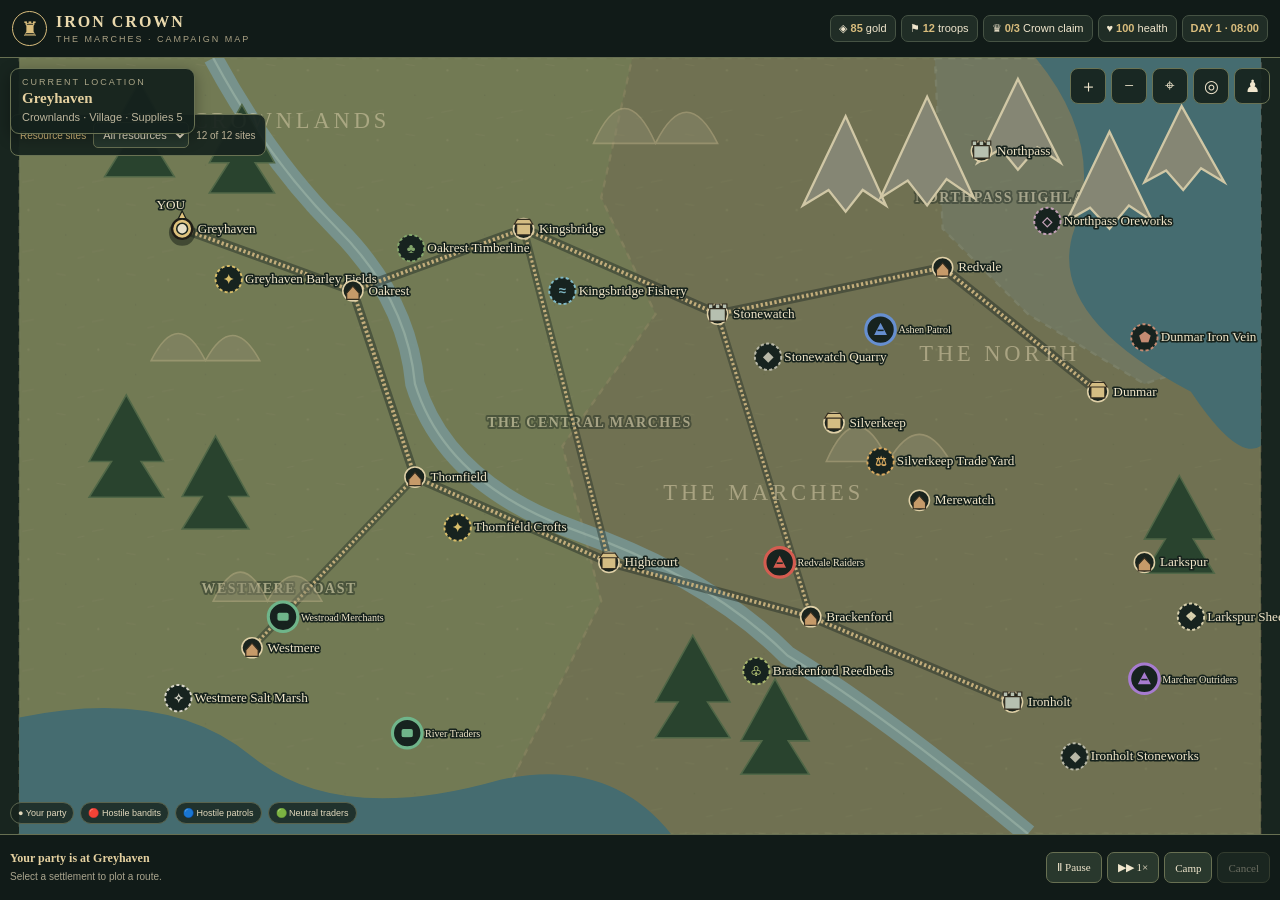
==== index.html @ 84b3e87f "docs(ui): explain camp companion recovery" ====
<!doctype html>
<html lang="en">
<head>
<meta charset="utf-8">
<meta name="viewport" content="width=device-width,initial-scale=1,maximum-scale=1,user-scalable=no">
<meta name="theme-color" content="#18251f">
<meta name="mobile-web-app-capable" content="yes">
<meta name="apple-mobile-web-app-capable" content="yes">
<meta name="apple-mobile-web-app-status-bar-style" content="black-translucent">
<meta name="apple-mobile-web-app-title" content="IRON CROWN">
<link rel="manifest" href="./manifest.webmanifest">
<link rel="icon" type="image/svg+xml" href="./icon.svg">
<link rel="apple-touch-icon" href="./icon.svg">
<title>IRON CROWN — The Marches</title>
<link rel="stylesheet" href="./styles/main.css">

</head>
<body>
<div id="app">
<header class="top">
 <div class="brand"><div class="sigil">♜</div><div><strong>IRON CROWN</strong><small>THE MARCHES · CAMPAIGN MAP</small></div></div>
 <div class="stats"><div class="stat">◈ <b id="gold">85</b> gold</div><div class="stat">⚑ <b id="troops">12</b> troops</div><div class="stat">♛ <b id="crownProgress">0/3</b> Crown claim</div><div class="stat hide">♥ <b id="health">100</b> health</div><div class="stat"><b id="clock">DAY 1 · 08:00</b></div></div>
</header>
<main class="main">
 <div class="map-wrap" id="mapWrap" tabindex="0" aria-label="Campaign map">
 <svg id="map" viewBox="0 0 1600 1000" aria-label="Interactive map of the Marches">
 <defs>
  <pattern id="grain" width="90" height="90" patternUnits="userSpaceOnUse"><circle cx="12" cy="16" r="1.4" fill="#e4d5a9" opacity=".12"/><circle cx="60" cy="48" r="1" fill="#19251c" opacity=".12"/><path d="M4 70l15 -3M48 8l12 2M75 78l9 -2" stroke="#e4d5a9" opacity=".07"/></pattern>
  <pattern id="fields" width="38" height="38" patternUnits="userSpaceOnUse"><path d="M0 32L32 0M10 38L38 10" stroke="#b8a36e" stroke-width="1" opacity=".16"/></pattern>
 </defs>
 <g id="world">
  <rect width="1600" height="1000" fill="#687553"/><rect width="1600" height="1000" fill="url(#grain)"/>
  <path d="M0 0H790L750 180 820 330 700 500 750 700 600 1000H0Z" fill="#b79b62" opacity=".13" stroke="#d3bd82" stroke-dasharray="9 8" stroke-width="3"/>
  <path d="M790 0H1600V1000H600L750 700 700 500 820 330 750 180Z" fill="#a55e4d" opacity=".13" stroke="#d08b70" stroke-dasharray="9 8" stroke-width="3"/>
  <path d="M1180 0H1600V370L1450 420 1300 330 1190 220Z" fill="#7796a1" opacity=".18" stroke="#a9c2c8" stroke-dasharray="9 8" stroke-width="3"/>
  <path d="M0 850Q190 810 300 900T620 930Q760 900 840 1000H0Z" fill="#456c70"/><path d="M1310 0Q1400 110 1360 220T1510 430Q1570 520 1600 500V0Z" fill="#456c70"/>
  <path d="M250 0Q320 130 410 220T510 420Q550 550 720 610T990 770Q1120 850 1300 1000" fill="none" stroke="#78999a" stroke-width="25" opacity=".8"/>
  <path d="M250 0Q320 130 410 220T510 420Q550 550 720 610T990 770Q1120 850 1300 1000" fill="none" stroke="#b1c8b6" stroke-width="3" opacity=".4"/>
  <g id="terrain"></g>
  <g id="regionLandmarks" aria-hidden="true" pointer-events="none">
   <text x="335" y="690" class="region-landmark">WESTMERE COAST</text>
   <text x="735" y="475" class="region-landmark">THE CENTRAL MARCHES</text>
   <text x="1285" y="185" class="region-landmark">NORTHPASS HIGHLANDS</text>
  </g>
  <g id="roads">
   <path d="M210 220L430 300L650 220L900 330L1190 270L1390 430" stroke="#263128" stroke-width="12" fill="none" opacity=".5"/>
   <path d="M210 220L430 300L650 220L900 330L1190 270L1390 430" stroke="#c2ad7b" stroke-width="5" fill="none" stroke-dasharray="3 3"/>
   <path d="M430 300L510 540L760 650L1020 720L1280 830" stroke="#263128" stroke-width="12" fill="none" opacity=".5"/>
   <path d="M430 300L510 540L760 650L1020 720L1280 830" stroke="#c2ad7b" stroke-width="5" fill="none" stroke-dasharray="3 3"/>
   <path d="M650 220L760 650M900 330L1020 720M510 540L300 760" stroke="#263128" stroke-width="10" fill="none" opacity=".45"/>
   <path d="M650 220L760 650M900 330L1020 720M510 540L300 760" stroke="#c2ad7b" stroke-width="4" fill="none" stroke-dasharray="3 3"/>
  </g>
  <g id="hills" fill="#8b896b" stroke="#c1b38b" stroke-width="2" opacity=".48">
   <path d="M170 390q35 -70 70 0q35 -65 70 0z"/><path d="M740 110q40 -90 80 0q40 -80 80 0z"/><path d="M1040 520q40 -90 80 0q40 -70 80 0z"/><path d="M250 700q35 -75 70 0q35 -65 70 0z"/>
  </g>
  <g id="mountains" fill="#858674" stroke="#d0c7a5" stroke-width="3">
   <path d="M1010 190l55 -115 52 115-30 -20-22 28-22 -28z"/><path d="M1110 180l60 -130 60 130-35 -24-25 34-25 -32z"/><path d="M1235 135l52 -108 55 108-30 -20-25 29-22 -27z"/><path d="M1350 210l55 -115 55 115-30 -20-25 30-25 -27z"/><path d="M1450 160l48 -98 55 98-30 -18-23 28-22 -25z"/>
  </g>
  <g id="forest" fill="#29432e" stroke="#506747" stroke-width="2">
   <path d="M110 110l45 -80 45 80h-27l27 43h-90l27 -43z"/><path d="M245 135l42 -75 42 75h-25l25 39h-84l25 -39z"/><path d="M90 520l48 -86 48 86h-29l29 46H90l29 -46z"/><path d="M210 565l43 -78 43 78h-26l26 42h-86l26 -42z"/>
   <path d="M820 830l48 -86 48 86h-29l29 46h-96l29 -46z"/><path d="M930 880l44 -80 44 80h-27l27 43h-88l27 -43z"/><path d="M1450 620l45 -82 45 82h-27l27 44h-90l27 -44z"/>
  </g>
  <g fill="#e2d5b1" opacity=".5" font-family="Georgia" font-size="29" letter-spacing="5"><text x="140" y="90">THE CROWNLANDS</text><text x="830" y="570">THE MARCHES</text><text x="1160" y="390">THE NORTH</text></g>
  <g id="roadParties"></g><g id="resourceSites"></g><g id="settlements"></g><g id="route"></g><g id="discoveries"></g><g id="player"></g>
 </g></svg>
 </div>
 <div class="resource-filter" aria-label="Map resource filters"><label for="resourceFilter">Resource sites</label><select id="resourceFilter"><option value="all">All resources</option><option value="grain">Grain</option><option value="timber">Timber</option><option value="fish">Fish</option><option value="stone">Stone</option><option value="salt">Salt</option><option value="reeds">Reeds</option><option value="iron">Iron</option><option value="ore">Ore</option><option value="wool">Wool</option><option value="trade">Trade</option></select><span id="resourceCount" aria-live="polite">12 of 12 sites</span></div>
 <div class="hud"><div class="eyebrow">Current location</div><strong id="currentName">Greyhaven</strong><span id="currentSub">Crownlands · Village</span></div>
 <div class="tools"><button class="tool" id="zoomIn" aria-label="Zoom in">＋</button><button class="tool" id="zoomOut" aria-label="Zoom out">−</button><button class="tool" id="center" aria-label="Center map">⌖</button><button class="tool" id="roamMode" aria-label="Toggle off-road destination">◎</button><button class="tool company-tool" id="companyButton" aria-label="Open company roster" title="Company roster">♟</button><button class="tool explore-tool" id="explore" aria-label="Explore nearby location" title="Explore nearby location">⚑</button></div>
 <div class="legend"><span>● Your party</span><span>🔴 Hostile bandits</span><span>🔵 Hostile patrols</span><span>🟢 Neutral traders</span></div>
 <section class="drawer" id="drawer">
  <div class="drawer-head"><div><div class="eyebrow" id="kindLabel">Settlement</div><h2 id="placeName">Greyhaven</h2><span class="tag" id="placeTag">Village</span></div><button class="close" id="close">×</button></div>
  <p id="description"></p><div class="row"><span>Kingdom</span><b id="faction"></b></div><div class="row"><span>Prosperity</span><b id="prosperity"></b></div><div class="row"><span>Garrison</span><b id="garrison"></b></div><div class="row"><span>Distance</span><b id="distance"></b></div>
  <div class="row"><span>Political standing</span><b id="houseStanding">No audience held</b></div><button class="action" id="audience" style="width:100%;margin-top:7px;display:none">Request noble audience</button>
  <button class="action primary" id="travel" style="width:100%;margin-top:12px">Travel here</button><button class="action" id="visit" style="width:100%;margin-top:7px">Visit settlement</button>
 </section>
 <section class="resource-panel" id="resourcePanel" role="region" aria-labelledby="resourcePanelName" aria-hidden="true">
  <div class="drawer-head"><div><div class="eyebrow">Resource site</div><h2 id="resourcePanelName">Resource site</h2><span class="tag" id="resourcePanelType">Type</span></div><button class="close" id="resourcePanelClose" aria-label="Close resource information">×</button></div>
  <p id="resourcePanelDescription"></p>
  <div class="row"><span>Availability</span><b id="resourcePanelAvailability"></b></div>
  <div class="row"><span>Nearest settlement</span><b id="resourcePanelNear"></b></div>
  <p class="resource-note">Map information only. Gathering, production and stock remain campaign systems.</p>
 </section>
 <section class="town-panel" id="townPanel" aria-labelledby="townTitle" aria-hidden="true">
  <div class="town-head"><div><div class="eyebrow">Settlement activities</div><h2 id="townTitle">Greyhaven</h2><p id="townDescription"></p></div><button class="close" id="townClose" aria-label="Leave settlement">×</button></div>
  <div class="town-balance"><span>Gold <b id="townGold">0</b></span><span>Supplies <b id="townSupplies">0</b></span><span>Troops <b id="townTroops">0</b></span></div>
  <div class="town-section"><h3>Marketplace</h3><p>Buy provisions for the road or sell surplus supplies.</p><div class="town-actions"><button class="action primary" id="buySupplies">Buy 5 supplies · 10 gold</button><button class="action" id="sellSupplies">Sell 5 supplies · 5 gold</button></div></div>
  <div class="town-section" id="recruitSection"><h3>Recruitment</h3><p>Hire one available soldier for 10 gold.</p><button class="action" id="recruitSoldier">Recruit 1 soldier · 10 gold</button><div class="named-recruit-section" id="namedRecruitSection" style="display:none"><h4>Notable companions &amp; specialists</h4><p>Notable people may join your company for a negotiated price. Each person can be recruited only once.</p><div id="namedRecruitList" class="named-recruit-list"></div></div></div>
  <div class="town-section" id="blacksmithSection" style="display:none"><h3>Blacksmith</h3><p>Choose equipment for your company. Each item can only be purchased once.</p><div class="town-actions"><button class="action" id="buy-worn-sword">Worn sword · 18 gold</button><button class="action" id="buy-iron-sword">Iron sword · 35 gold</button><button class="action" id="buy-padded-armour">Padded armour · 28 gold</button><button class="action" id="buy-round-shield">Round shield · 25 gold</button></div></div>
  <div class="town-section"><h3>Inventory &amp; equipment</h3><p id="equipmentStats">Equipment bonuses · Attack +1 · Defence +1</p><div id="inventoryList" class="inventory-list"></div></div>
  <div class="town-section"><h3>Tavern</h3><p>Rest for an hour and recover some health. Costs 5 gold.</p><button class="action" id="tavernRest">Rest at the tavern · 5 gold</button></div>
  <p class="town-note" id="townNote" aria-live="polite">Your business here will be recorded in your campaign.</p>
 </section>
 <section class="town-panel company-panel" id="companyPanel" aria-labelledby="companyTitle" aria-hidden="true">
  <div class="town-head"><div><div class="eyebrow">Your company</div><h2 id="companyTitle">Party &amp; companions</h2><p>Assign named recruits to the active party. Generic soldiers remain a separate troop count.</p></div><button class="close" id="companyClose" aria-label="Close company roster">×</button></div>
  <div class="town-balance"><span>Active party <b id="activePartyCount">0/4</b></span><span>Named roster <b id="rosterCount">0</b></span><span>Generic troops <b id="companyTroops">12</b></span></div>
  <div class="town-section"><h3>Active party</h3><p>Up to four named characters can travel with your active company.</p><div id="activePartyList" class="named-recruit-list"></div></div>
  <div class="town-section"><h3>Available recruits</h3><p>Characters not currently assigned to the active party.</p><div id="availablePartyList" class="named-recruit-list"></div></div>
  <p class="town-note" id="companyNote" aria-live="polite">Named active-party characters take part in hostile encounters. Rest at camp for two hours to recover wounded companions before reassigning them.</p>
 </section>
 <div class="toast" id="toast"></div>
</main>
<footer class="bottom"><div class="travel"><b id="travelTitle">Your party is at Greyhaven</b><small id="travelSub">Select a settlement to plot a route.</small></div><div class="actions"><button class="action" id="pause">Ⅱ Pause</button><button class="action" id="speed">▶▶ 1×</button><button class="action" id="camp">Camp</button><button class="action camp-rest" id="rest">Rest 2h</button><button class="action" id="cancel" disabled>Cancel</button></div></footer>
</div>
<script src="./js/data/world.js" defer></script>
<script src="./js/data/items.js" defer></script>
<script src="./js/data/recruits.js" defer></script>
<script src="./js/characters/campaign-roster.js" defer></script>
<script src="./js/characters/party.js" defer></script>
<script src="./js/characters/recruitment.js" defer></script>
<script src="./js/characters/campaign-recruitment.js" defer></script>
<script src="./js/core/state.js" defer></script>
<script src="./js/core/save.js" defer></script>
<script src="./js/engine/event-bus.js" defer></script>
<script src="./js/engine/registry.js" defer></script>
<script src="./js/engine/module-manager.js" defer></script>
<script src="./js/engine/engine.js" defer></script>
<script src="./js/battle/battle-simulation.js" defer></script>
<script src="./js/characters/loyalty.js" defer></script>
<script src="./js/characters/campaign-loyalty-adapter.js" defer></script>
<script src="./js/characters/campaign-battle.js" defer></script>
<script src="./js/game.js" defer></script>

</body>
</html>
---- styles/main.css ----
:root{color-scheme:dark;--ink:#f0e6cd;--muted:#bdb397;--gold:#d9bd7d;--panel:#17231f;--line:#596653}
*{box-sizing:border-box}html,body{margin:0;width:100%;height:100%;overflow:hidden;background:#18251f;color:var(--ink);font-family:Georgia,serif}button{font:inherit;color:inherit;cursor:pointer}
#app{height:100%;display:grid;grid-template-rows:58px minmax(0,1fr) 66px;background:#18251f}
.top{display:flex;align-items:center;justify-content:space-between;gap:8px;padding:7px 12px;background:#111b18;border-bottom:1px solid #687052;z-index:3}
.brand{display:flex;align-items:center;gap:9px;min-width:0}.sigil{width:35px;height:35px;border:1px solid var(--gold);border-radius:50%;display:grid;place-items:center;color:var(--gold);font-size:20px}.brand strong{display:block;letter-spacing:2px;color:#ead9ad;font-size:16px}.brand small{display:block;color:#aaa184;font:9px Arial;letter-spacing:2px;margin-top:3px}
.stats{display:flex;gap:5px;justify-content:flex-end;flex-wrap:wrap}.stat{background:#202d26;border:1px solid #465344;border-radius:7px;padding:6px 8px;font:11px Arial;white-space:nowrap}.stat b{color:var(--gold);font-weight:600}
.main{position:relative;min-height:0;overflow:hidden}.map-wrap{position:absolute;inset:0;overflow:hidden;touch-action:none;cursor:grab}.map-wrap.drag{cursor:grabbing}svg{display:block;width:100%;height:100%;user-select:none}#world{transform-origin:0 0}
.hud{position:absolute;top:10px;left:10px;z-index:2;pointer-events:none;background:#14201ceF;border:1px solid #697253;border-radius:9px;padding:8px 11px;box-shadow:0 4px 15px #0005;max-width:220px}.eyebrow{font:9px Arial;letter-spacing:2px;color:#aaa587;text-transform:uppercase}.hud strong{display:block;color:#e5d1a0;font-size:15px;margin-top:3px}.hud span{font:11px Arial;color:#bdb69c}
.tools{position:absolute;top:10px;right:10px;display:flex;gap:5px;z-index:2}.tool{width:36px;height:36px;background:#17241eeF;border:1px solid #697253;border-radius:8px;font-size:17px}.explore-tool{display:none}.explore-tool.visible{display:grid;place-items:center;position:absolute;top:42px;right:0;border-color:#d9bd7d;color:#f0d99d}
.bottom{display:flex;align-items:center;justify-content:space-between;gap:8px;padding:7px 10px;background:#111b18;border-top:1px solid #687052;z-index:3}.travel{min-width:0}.travel b{display:block;color:#e5d1a0;font-size:12px}.travel small{color:#aaa58e;font:10px Arial}.actions{display:flex;gap:5px}.action{border:1px solid #687052;border-radius:7px;background:#29382d;padding:8px 10px;font-size:11px;white-space:nowrap}.primary{background:#665537;border-color:#b99b5c;color:#fff0cb}.action:disabled{opacity:.4}.camp-rest{display:none}.camp-rest.visible{display:inline-block}
.drawer{position:absolute;right:10px;top:58px;bottom:10px;width:min(300px,calc(100% - 20px));z-index:4;display:none;overflow:auto;background:#17231ff5;border:1px solid #75694b;border-radius:11px;padding:14px;box-shadow:0 12px 35px #0009}.drawer.open{display:block}.drawer-head{display:flex;justify-content:space-between;align-items:start}.drawer h2{font-size:22px;color:#e4ce98;margin:5px 0 8px}.drawer p{color:#c1baa0;font:13px/1.5 Arial}.tag{display:inline-block;border:1px solid #716b50;color:#d9c48e;border-radius:20px;padding:3px 8px;font:9px Arial;text-transform:uppercase}.row{display:flex;justify-content:space-between;border-top:1px solid #3d4b3e;padding:8px 0;font:12px Arial;color:#bdb69c}.row b{color:#eee0bd;font-weight:400}.close{border:0;background:none;font-size:23px;color:#c9bd9b}
.legend{position:absolute;left:10px;bottom:10px;z-index:2;display:flex;gap:6px;pointer-events:none}.legend span{font:9px Arial;color:#e2d9bd;background:#17231dcc;border:1px solid #59634d;border-radius:20px;padding:5px 7px}
.toast{position:absolute;left:50%;bottom:78px;transform:translateX(-50%);z-index:6;background:#17231ff5;border:1px solid #b59a5c;border-radius:8px;padding:8px 12px;font:11px Arial;color:#f0dfb4;opacity:0;pointer-events:none;transition:opacity .2s;white-space:nowrap}.toast.show{opacity:1}
@media(max-width:620px){#app{grid-template-rows:54px minmax(0,1fr) 62px}.brand strong{font-size:13px}.brand small{font-size:8px}.stat{font-size:10px;padding:5px 6px}.stat.hide{display:none}.hud{top:8px;left:8px;padding:7px 9px;max-width:175px}.hud strong{font-size:13px}.hud span{font-size:10px}.tools{top:8px;right:8px}.tool{width:33px;height:33px}.bottom{padding:6px 7px}.action{padding:8px 8px;font-size:10px}.travel b{font-size:10px}.travel small{font-size:9px}.legend{display:none}.drawer{top:50px;right:7px;bottom:7px;width:min(285px,calc(100% - 14px))}}

.town-panel{position:absolute;left:50%;top:50%;transform:translate(-50%,-50%);width:min(560px,calc(100% - 28px));max-height:calc(100% - 28px);overflow:auto;z-index:5;display:none;background:#17231ff7;border:1px solid #9b8555;border-radius:13px;padding:18px;box-shadow:0 16px 50px #000b}.town-panel.open{display:block}.town-head{display:flex;justify-content:space-between;gap:12px;align-items:flex-start}.town-head h2{margin:5px 0;color:#e4ce98;font-size:25px}.town-head p,.town-section p{font:13px/1.45 Arial;color:#c1baa0;margin:5px 0 10px}.town-balance{display:flex;gap:8px;flex-wrap:wrap;padding:10px 0;border-top:1px solid #3d4b3e;border-bottom:1px solid #3d4b3e;font:12px Arial;color:#bdb69c}.town-balance b{color:#e5d1a0}.town-section{padding:12px 0;border-bottom:1px solid #3d4b3e}.town-section h3{margin:0;color:#e4ce98;font-size:17px}.town-actions{display:flex;gap:7px;flex-wrap:wrap}.town-note{font:11px/1.4 Arial;color:#d9bd7d;margin:12px 0 0}@media(max-width:620px){.town-panel{padding:13px}.town-head h2{font-size:21px}.town-actions .action{flex:1;white-space:normal}}

.inventory-list{display:grid;gap:7px}.inventory-row{display:flex;align-items:center;justify-content:space-between;gap:8px;padding:7px 0;border-top:1px solid #3d4b3e;font:12px Arial;color:#e7ddc1}.inventory-row .action{padding:6px 9px}.inventory-row .action:disabled{opacity:.55}

.roaming-party{cursor:pointer}.roaming-party:focus{outline:none;filter:drop-shadow(0 0 5px #f0dfb4)}.roaming-party text{font-size:13px;pointer-events:none}


.map-wrap:focus-visible{outline:3px solid #d9bd7d;outline-offset:2px}
#regionLandmarks .region-landmark{fill:#f1e6c9;opacity:.42;font-family:Georgia,serif;font-size:18px;font-weight:bold;letter-spacing:2px;text-anchor:middle;paint-order:stroke;stroke:#17231d;stroke-width:5;stroke-linejoin:round}
.resource-site{cursor:pointer}.resource-site:focus{outline:none;filter:drop-shadow(0 0 5px #f0dfb4)}.resource-site text{pointer-events:none}
.resource-filter{position:absolute;top:56px;left:10px;z-index:2;display:flex;align-items:center;gap:7px;padding:7px 9px;background:#17241eef;border:1px solid #697253;border-radius:8px;font:10px Arial;color:#e2d9bd}.resource-filter label{color:#d9bd7d}.resource-filter select{max-width:125px;background:#26372d;color:#f0e6cd;border:1px solid #687052;border-radius:5px;padding:5px;font:11px Arial}.resource-filter span{color:#bdb397;white-space:nowrap}
@media(max-width:620px){.resource-filter{top:52px;left:8px;gap:5px;padding:5px 7px}.resource-filter select{max-width:105px}}
.resource-panel{position:absolute;right:10px;top:58px;bottom:10px;width:min(300px,calc(100% - 20px));z-index:4;display:none;overflow:auto;background:#17231ff5;border:1px solid #75694b;border-radius:11px;padding:14px;box-shadow:0 12px 35px #0009}.resource-panel.open{display:block}.resource-panel h2{font-size:22px;color:#e4ce98;margin:5px 0 8px}.resource-panel p{color:#c1baa0;font:13px/1.5 Arial}.resource-note{font-size:11px!important;color:#d9bd7d!important;margin:12px 0 0}
@media(max-width:620px){.resource-panel{top:auto;right:7px;left:7px;bottom:7px;width:auto;max-height:58%;padding:13px}}

.named-recruit-section{margin-top:14px;padding-top:12px;border-top:1px solid #3d4b3e}.named-recruit-section h4{margin:0;color:#d9bd7d;font-size:14px}.named-recruit-list{display:grid;gap:8px;margin-top:8px}.named-recruit-card{display:flex;align-items:center;justify-content:space-between;gap:10px;padding:9px;border:1px solid #3d4b3e;border-radius:8px;background:#202e25}.named-recruit-card strong{display:block;color:#e7ddc1;font:600 12px Arial}.named-recruit-card p{margin:4px 0 0;color:#bdb69c;font:11px/1.4 Arial}.named-recruit-card .action{flex:0 0 auto;max-width:145px;white-space:normal}@media(max-width:620px){.named-recruit-card{align-items:flex-start;flex-direction:column}.named-recruit-card .action{width:100%;max-width:none}}

.company-panel{z-index:7}.company-empty{margin:4px 0;padding:10px;border:1px dashed #596653;border-radius:8px;color:#bdb69c;font:12px/1.45 Arial}
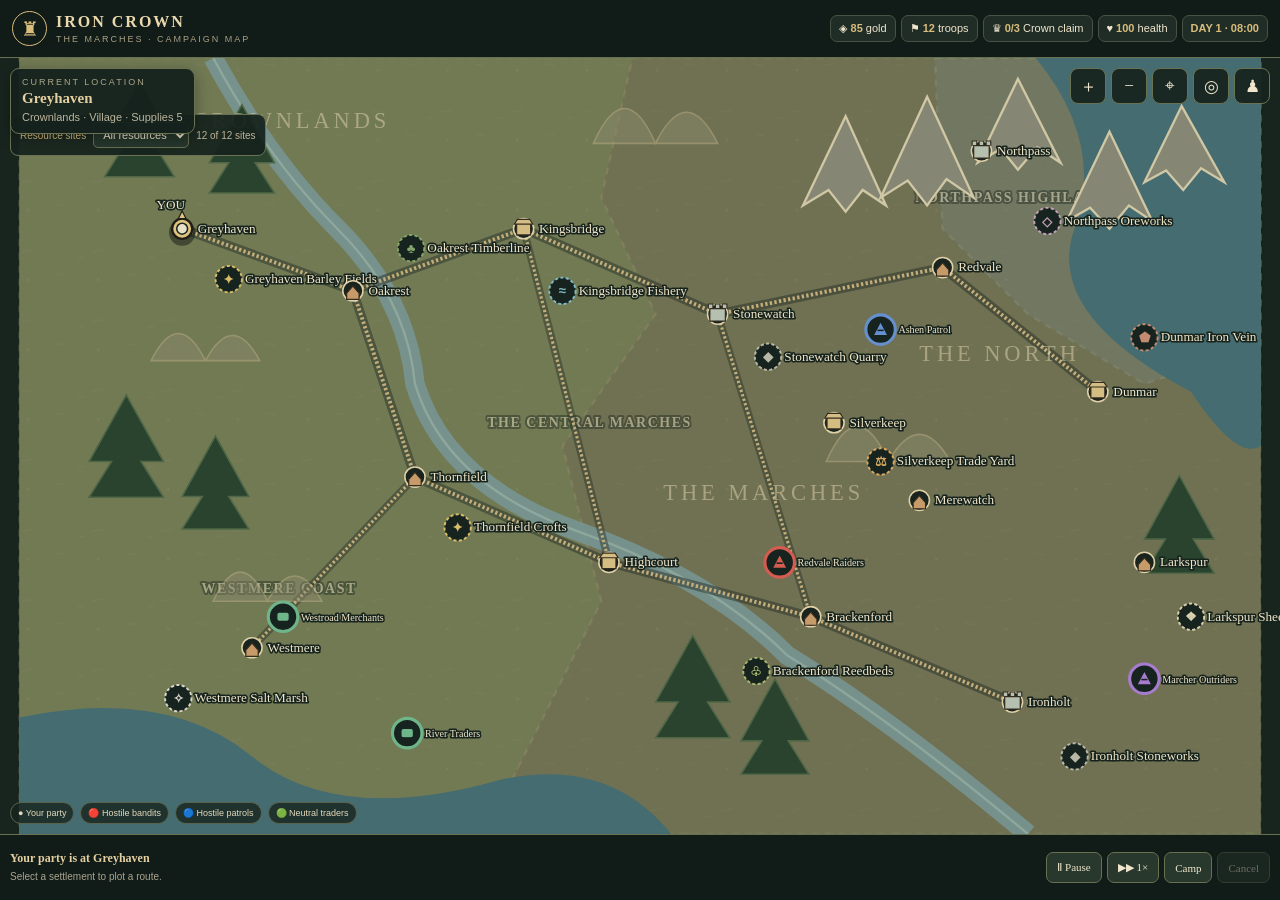
==== commit 2c791086: "fix(ui): keep battlefield overlay outside clipped map container" ====
--- a/index.html
+++ b/index.html
@@ -13,6 +13,7 @@
 <link rel="apple-touch-icon" href="./icon.svg">
 <title>IRON CROWN — The Marches</title>
 <link rel="stylesheet" href="./styles/main.css">
+<link rel="stylesheet" href="./styles/battle.css">
 
 </head>
 <body>
@@ -98,8 +99,41 @@
   <div class="town-section"><h3>Available recruits</h3><p>Characters not currently assigned to the active party.</p><div id="availablePartyList" class="named-recruit-list"></div></div>
   <p class="town-note" id="companyNote" aria-live="polite">Named active-party characters take part in hostile encounters. Rest at camp for two hours to recover wounded companions before reassigning them.</p>
  </section>
+
  <div class="toast" id="toast"></div>
 </main>
+ <section id="battleOverlay" class="battle-overlay" aria-hidden="true" hidden>
+  <div class="battle-dialog" role="dialog" aria-modal="true" aria-labelledby="battleTitle">
+   <header class="battle-header">
+    <div><div class="eyebrow">Hostile encounter</div><h2 id="battleTitle">Battle at the frontier</h2><p id="battleSubtitle">Lead your companions and hold the line.</p></div>
+    <button type="button" id="battleRetreat" class="battle-retreat">Retreat</button>
+   </header>
+   <div class="battle-stats" aria-label="Battle status">
+    <div><span>Commander</span><b id="battleHeroHealth">100/100</b></div>
+    <div><span>Warband</span><b id="battleFriendlyCount">0</b></div>
+    <div><span>Hostiles</span><b id="battleEnemyCount">0</b></div>
+    <div><span>Order</span><b id="battleOrder">Advance</b></div>
+   </div>
+   <div class="battle-stage"><canvas id="battleCanvas" width="1000" height="620" tabindex="0" role="img" aria-label="Battlefield view. Use WASD or arrow keys to move and Space to attack."></canvas></div>
+   <div class="battle-controls">
+    <div class="battle-pad" role="group" aria-label="Commander movement">
+     <span aria-hidden="true"></span><button type="button" data-battle-move="up" aria-label="Move up">▲</button><span aria-hidden="true"></span>
+     <button type="button" data-battle-move="left" aria-label="Move left">◀</button><button type="button" data-battle-move="down" aria-label="Move down">▼</button><button type="button" data-battle-move="right" aria-label="Move right">▶</button>
+    </div>
+    <div class="battle-actions" role="group" aria-label="Battle commands">
+     <button type="button" id="battleAttack" class="battle-primary">Attack</button>
+     <button type="button" data-battle-order="advance">Advance</button>
+     <button type="button" data-battle-order="hold">Hold</button>
+     <button type="button" data-battle-order="regroup">Regroup</button>
+    </div>
+   </div>
+   <p id="battleMessage" class="battle-message" aria-live="polite">Use WASD or arrow keys to move. Space attacks.</p>
+   <section id="battleResult" class="battle-result" aria-labelledby="battleResultTitle" hidden>
+    <h3 id="battleResultTitle">Victory</h3><p id="battleResultText"></p>
+    <button type="button" id="battleContinue" class="battle-primary">Return to campaign</button>
+   </section>
+  </div>
+ </section>
 <footer class="bottom"><div class="travel"><b id="travelTitle">Your party is at Greyhaven</b><small id="travelSub">Select a settlement to plot a route.</small></div><div class="actions"><button class="action" id="pause">Ⅱ Pause</button><button class="action" id="speed">▶▶ 1×</button><button class="action" id="camp">Camp</button><button class="action camp-rest" id="rest">Rest 2h</button><button class="action" id="cancel" disabled>Cancel</button></div></footer>
 </div>
 <script src="./js/data/world.js" defer></script>
@@ -119,6 +153,7 @@
 <script src="./js/characters/loyalty.js" defer></script>
 <script src="./js/characters/campaign-loyalty-adapter.js" defer></script>
 <script src="./js/characters/campaign-battle.js" defer></script>
+<script src="./js/battle/battle-view.js" defer></script>
 <script src="./js/game.js" defer></script>
 
 </body>
--- a/styles/battle.css
+++ b/styles/battle.css
@@ -0,0 +1,37 @@
+.battle-overlay{position:fixed;inset:0;z-index:30;display:grid;place-items:center;padding:10px;background:#09120ff2;overflow:auto}
+.battle-overlay[hidden]{display:none}
+.battle-dialog{width:min(1080px,100%);max-height:100%;overflow:auto;padding:clamp(10px,2vw,18px);border:1px solid #a58a55;border-radius:14px;background:#17231f;box-shadow:0 18px 60px #000c;color:#f0e6cd}
+.battle-header{display:flex;align-items:flex-start;justify-content:space-between;gap:14px;padding-bottom:10px}
+.battle-header h2{margin:4px 0;color:#e4ce98;font-size:clamp(20px,3vw,28px)}
+.battle-header p{margin:4px 0 0;color:#c1baa0;font:12px/1.4 Arial,sans-serif}
+.battle-retreat{flex:0 0 auto;border:1px solid #9a6257;border-radius:8px;background:#512d29;color:#f7dfd4;padding:9px 13px}
+.battle-stats{display:grid;grid-template-columns:repeat(4,minmax(0,1fr));gap:7px;margin:8px 0}
+.battle-stats>div{display:flex;justify-content:space-between;align-items:center;gap:7px;padding:8px 10px;border:1px solid #475542;border-radius:8px;background:#202e25;font:11px Arial,sans-serif}
+.battle-stats span{color:#bdb69c}.battle-stats b{color:#e5d1a0}
+.battle-stage{overflow:hidden;border:2px solid #9b8555;border-radius:10px;background:#456b46;box-shadow:0 8px 22px #0007}
+#battleCanvas{display:block;width:100%;height:auto;aspect-ratio:1000/620;touch-action:none;outline-offset:-4px}
+#battleCanvas:focus-visible{outline:3px solid #f1d58d}
+.battle-controls{display:grid;grid-template-columns:minmax(150px,220px) 1fr;align-items:center;gap:14px;padding:12px 0}
+.battle-pad{display:grid;grid-template-columns:repeat(3,1fr);gap:5px;max-width:210px;margin:auto}
+.battle-pad button,.battle-actions button{min-height:42px;border:1px solid #887548;border-radius:8px;background:#2c3c30;color:#f0e6cd;font:600 13px Arial,sans-serif;touch-action:none}
+.battle-pad button{font-size:18px}
+.battle-actions{display:flex;flex-wrap:wrap;gap:7px;justify-content:flex-end}
+.battle-actions button{padding:9px 14px;touch-action:manipulation}
+.battle-actions .battle-primary,.battle-result .battle-primary{background:#8b6c35;border-color:#d7b96f;color:#fff1c9}
+.battle-message{min-height:2.5em;margin:2px 0 0;color:#d9bd7d;font:12px/1.45 Arial,sans-serif}
+.battle-result{margin-top:10px;padding:14px;border:1px solid #9b8555;border-radius:10px;background:#202e25}
+.battle-result[hidden]{display:none}
+.battle-result h3{margin:0;color:#e5d1a0;font-size:22px}
+.battle-result p{margin:6px 0 12px;color:#d6ceb8;font:13px/1.5 Arial,sans-serif}
+.battle-result button{padding:10px 15px;border-radius:8px}
+.battle-pad button:focus-visible,.battle-actions button:focus-visible,.battle-header button:focus-visible,.battle-result button:focus-visible{outline:3px solid #f1d58d;outline-offset:2px}
+.battle-pad button:disabled,.battle-actions button:disabled,.battle-header button:disabled{opacity:.45;cursor:not-allowed}
+@media(max-width:620px){
+ .battle-dialog{padding:10px;border-radius:10px}
+ .battle-stats{grid-template-columns:repeat(2,minmax(0,1fr))}
+ .battle-controls{grid-template-columns:1fr;gap:9px}
+ .battle-actions{justify-content:center}
+ .battle-actions button{flex:1;min-width:95px;padding:10px 8px}
+ .battle-pad{width:min(100%,220px)}
+ .battle-header h2{font-size:20px}
+}
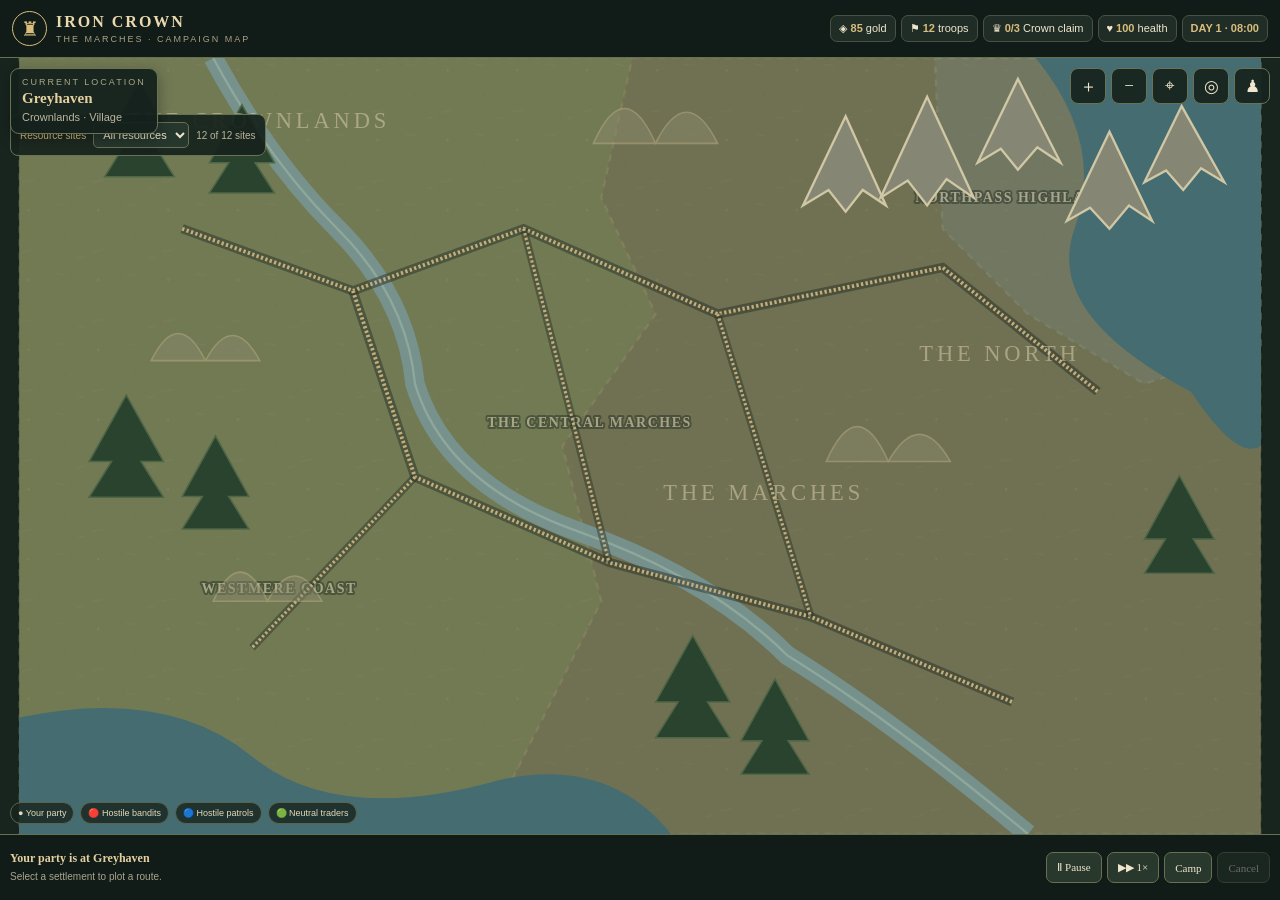
==== commit 5e051262: "feat(battle): add pause and resume controls" ====
--- a/index.html
+++ b/index.html
@@ -106,7 +106,7 @@
   <div class="battle-dialog" role="dialog" aria-modal="true" aria-labelledby="battleTitle">
    <header class="battle-header">
     <div><div class="eyebrow">Hostile encounter</div><h2 id="battleTitle">Battle at the frontier</h2><p id="battleSubtitle">Lead your companions and hold the line.</p></div>
-    <button type="button" id="battleRetreat" class="battle-retreat">Retreat</button>
+    <div class="battle-header-actions"><button type="button" id="battlePause" class="battle-pause" aria-pressed="false">Pause battle</button><button type="button" id="battleRetreat" class="battle-retreat">Retreat</button></div>
    </header>
    <div class="battle-stats" aria-label="Battle status">
     <div><span>Commander</span><b id="battleHeroHealth">100/100</b></div>
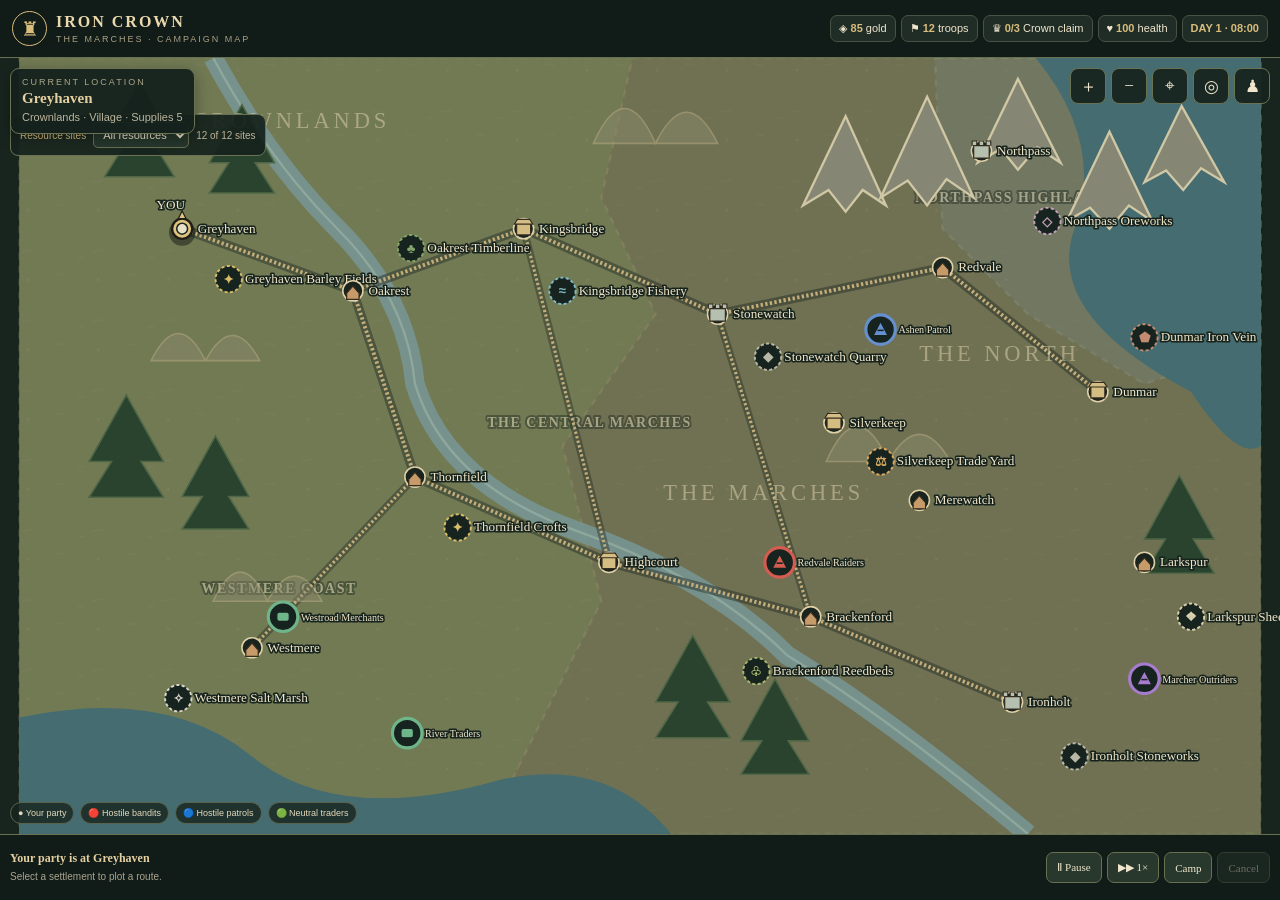
==== commit 3458c995: "feat(campaign): persist non-battle discovery loyalty events" ====
--- a/index.html
+++ b/index.html
@@ -152,6 +152,7 @@
 <script src="./js/battle/battle-simulation.js" defer></script>
 <script src="./js/characters/loyalty.js" defer></script>
 <script src="./js/characters/campaign-loyalty-adapter.js" defer></script>
+<script src="./js/characters/campaign-loyalty-runtime.js" defer></script>
 <script src="./js/characters/campaign-battle.js" defer></script>
 <script src="./js/battle/battle-view.js" defer></script>
 <script src="./js/game.js" defer></script>
--- a/styles/battle.css
+++ b/styles/battle.css
@@ -4,6 +4,8 @@
 .battle-header{display:flex;align-items:flex-start;justify-content:space-between;gap:14px;padding-bottom:10px}
 .battle-header h2{margin:4px 0;color:#e4ce98;font-size:clamp(20px,3vw,28px)}
 .battle-header p{margin:4px 0 0;color:#c1baa0;font:12px/1.4 Arial,sans-serif}
+.battle-header-actions{display:flex;flex:0 0 auto;align-items:center;gap:7px;flex-wrap:wrap}
+.battle-pause{border:1px solid #887548;border-radius:8px;background:#2c3c30;color:#f0e6cd;padding:9px 13px}
 .battle-retreat{flex:0 0 auto;border:1px solid #9a6257;border-radius:8px;background:#512d29;color:#f7dfd4;padding:9px 13px}
 .battle-stats{display:grid;grid-template-columns:repeat(4,minmax(0,1fr));gap:7px;margin:8px 0}
 .battle-stats>div{display:flex;justify-content:space-between;align-items:center;gap:7px;padding:8px 10px;border:1px solid #475542;border-radius:8px;background:#202e25;font:11px Arial,sans-serif}
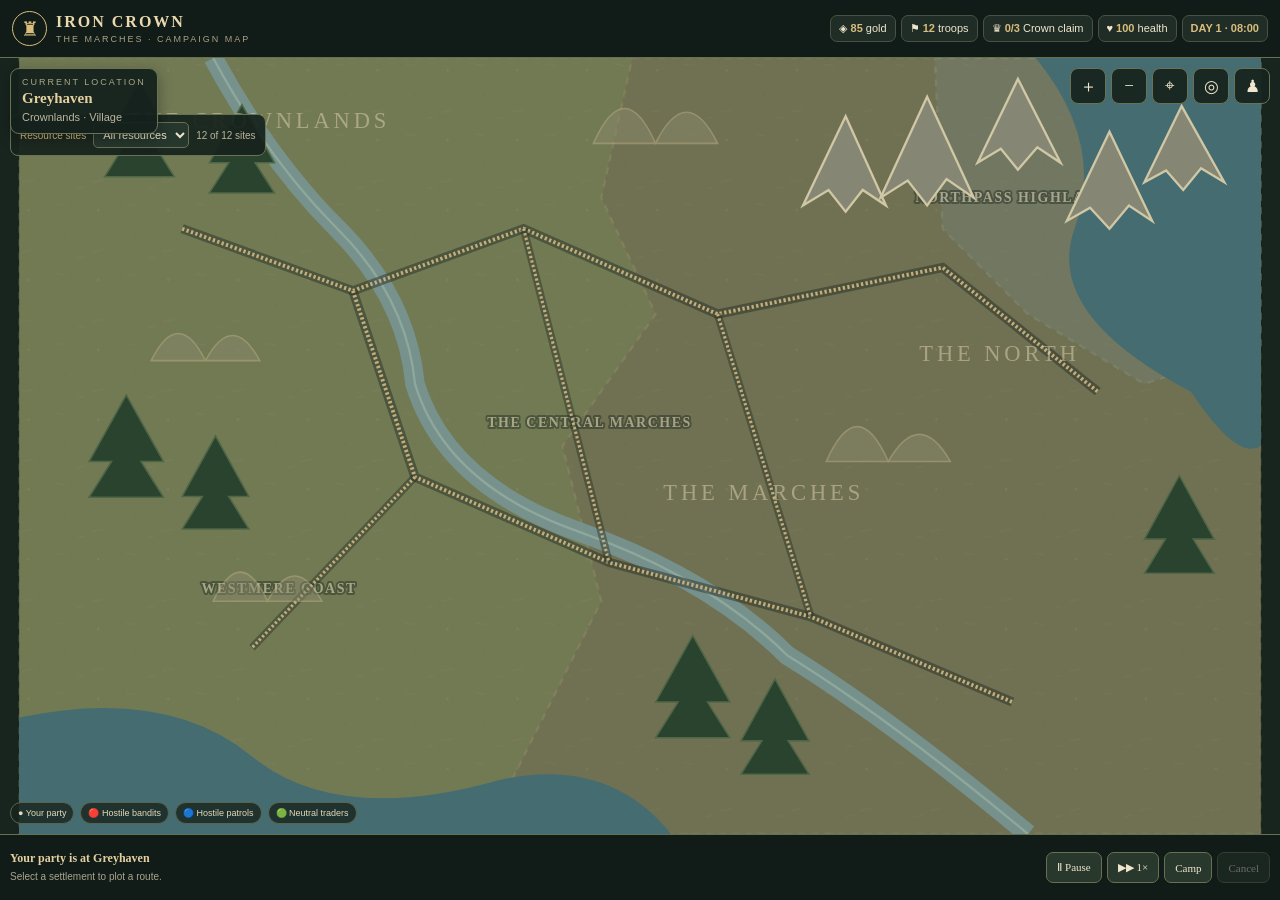
==== commit 6a8cea8a: "feat(ui): add daily companion pay action" ====
--- a/index.html
+++ b/index.html
@@ -97,7 +97,9 @@
   <div class="town-balance"><span>Active party <b id="activePartyCount">0/4</b></span><span>Named roster <b id="rosterCount">0</b></span><span>Generic troops <b id="companyTroops">12</b></span></div>
   <div class="town-section"><h3>Active party</h3><p>Up to four named characters can travel with your active company.</p><div id="activePartyList" class="named-recruit-list"></div></div>
   <div class="town-section"><h3>Available recruits</h3><p>Characters not currently assigned to the active party.</p><div id="availablePartyList" class="named-recruit-list"></div></div>
-  <p class="town-note" id="companyNote" aria-live="polite">Named active-party characters take part in hostile encounters. Rest at camp for two hours to recover wounded companions before reassigning them.</p>
+  <div class="town-section"><h3>Daily companion pay</h3><p>Pay 5 gold per active named companion once each campaign day. Coin-motivated companions value reliable pay especially highly.</p><button type="button" class="action" id="payCompanions" aria-describedby="companyNote" disabled>Pay active companions · 5 gold each</button></div>
+  <div class="town-section"><h3>Camp training</h3><p>Train active named companions while camped. Training costs 2 supplies and advances campaign time by one hour.</p><button type="button" class="action" id="trainCompanions" aria-describedby="companyNote" disabled>Train active companions · 2 supplies</button></div>
+  <p class="town-note" id="companyNote" aria-live="polite">Named active-party characters take part in hostile encounters. Train them at camp; rest for two hours to recover wounded companions before reassigning them.</p>
  </section>
 
  <div class="toast" id="toast"></div>
@@ -153,6 +155,8 @@
 <script src="./js/characters/loyalty.js" defer></script>
 <script src="./js/characters/campaign-loyalty-adapter.js" defer></script>
 <script src="./js/characters/campaign-loyalty-runtime.js" defer></script>
+<script src="./js/characters/campaign-training.js" defer></script>
+<script src="./js/characters/campaign-payment.js" defer></script>
 <script src="./js/characters/campaign-battle.js" defer></script>
 <script src="./js/battle/battle-view.js" defer></script>
 <script src="./js/game.js" defer></script>
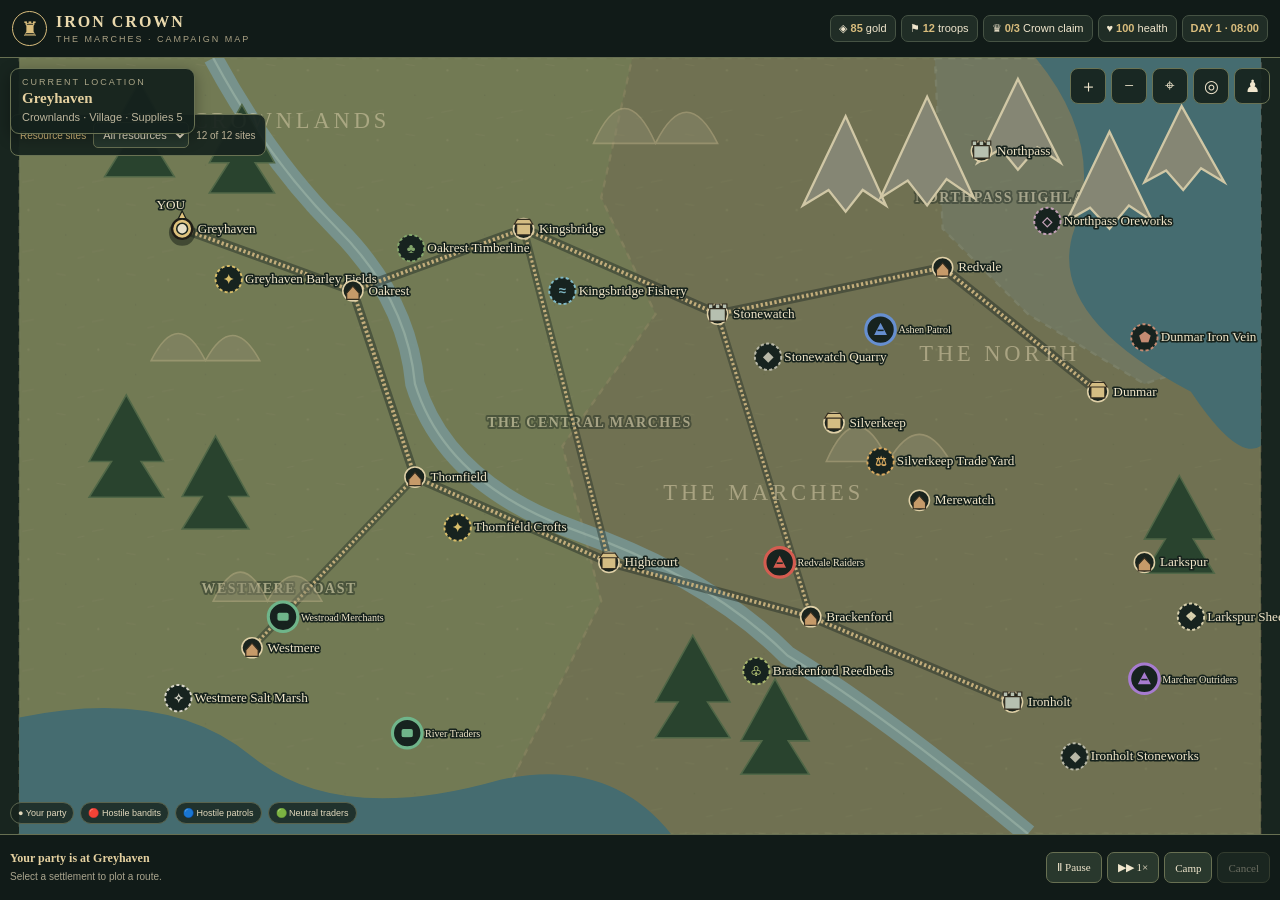
==== commit 0d40e379: "feat(campaign): add finite resource gathering and shared time" ====
--- a/index.html
+++ b/index.html
@@ -80,7 +80,12 @@
   <p id="resourcePanelDescription"></p>
   <div class="row"><span>Availability</span><b id="resourcePanelAvailability"></b></div>
   <div class="row"><span>Nearest settlement</span><b id="resourcePanelNear"></b></div>
-  <p class="resource-note">Map information only. Gathering, production and stock remain campaign systems.</p>
+  <div class="row"><span>Site stock</span><b id="resourcePanelStock">—</b></div>
+  <div class="row"><span>Carried material</span><b id="resourcePanelOwned">—</b></div>
+  <div class="row"><span>Distance</span><b id="resourcePanelDistance">—</b></div>
+  <p id="resourcePanelStatus" class="resource-status" aria-live="polite" aria-atomic="true"></p>
+  <div class="resource-actions"><button type="button" class="action primary" id="resourceGather" disabled>Gather materials</button><button type="button" class="action" id="resourceTravel" disabled>Travel to site</button></div>
+  <p class="resource-note">Gather up to 3 units per hour within 45 map units. Carrying capacity: 99 per material. Trade yards are not gatherable.</p>
  </section>
  <section class="town-panel" id="townPanel" aria-labelledby="townTitle" aria-hidden="true">
   <div class="town-head"><div><div class="eyebrow">Settlement activities</div><h2 id="townTitle">Greyhaven</h2><p id="townDescription"></p></div><button class="close" id="townClose" aria-label="Leave settlement">×</button></div>
@@ -145,6 +150,8 @@
 <script src="./js/characters/party.js" defer></script>
 <script src="./js/characters/recruitment.js" defer></script>
 <script src="./js/characters/campaign-recruitment.js" defer></script>
+<script src="./js/core/campaign-time.js" defer></script>
+<script src="./js/core/campaign-resources.js" defer></script>
 <script src="./js/core/state.js" defer></script>
 <script src="./js/core/save.js" defer></script>
 <script src="./js/engine/event-bus.js" defer></script>
--- a/styles/main.css
+++ b/styles/main.css
@@ -31,3 +31,5 @@
 .named-recruit-section{margin-top:14px;padding-top:12px;border-top:1px solid #3d4b3e}.named-recruit-section h4{margin:0;color:#d9bd7d;font-size:14px}.named-recruit-list{display:grid;gap:8px;margin-top:8px}.named-recruit-card{display:flex;align-items:center;justify-content:space-between;gap:10px;padding:9px;border:1px solid #3d4b3e;border-radius:8px;background:#202e25}.named-recruit-card strong{display:block;color:#e7ddc1;font:600 12px Arial}.named-recruit-card p{margin:4px 0 0;color:#bdb69c;font:11px/1.4 Arial}.named-recruit-card .action{flex:0 0 auto;max-width:145px;white-space:normal}@media(max-width:620px){.named-recruit-card{align-items:flex-start;flex-direction:column}.named-recruit-card .action{width:100%;max-width:none}}
 
 .company-panel{z-index:7}.company-empty{margin:4px 0;padding:10px;border:1px dashed #596653;border-radius:8px;color:#bdb69c;font:12px/1.45 Arial}
+
+.resource-actions{display:grid;gap:7px;margin-top:10px}.resource-status{min-height:2.5em;margin:10px 0;color:#e0d2a8;font:12px/1.45 Arial}.resource-actions .action{width:100%}
